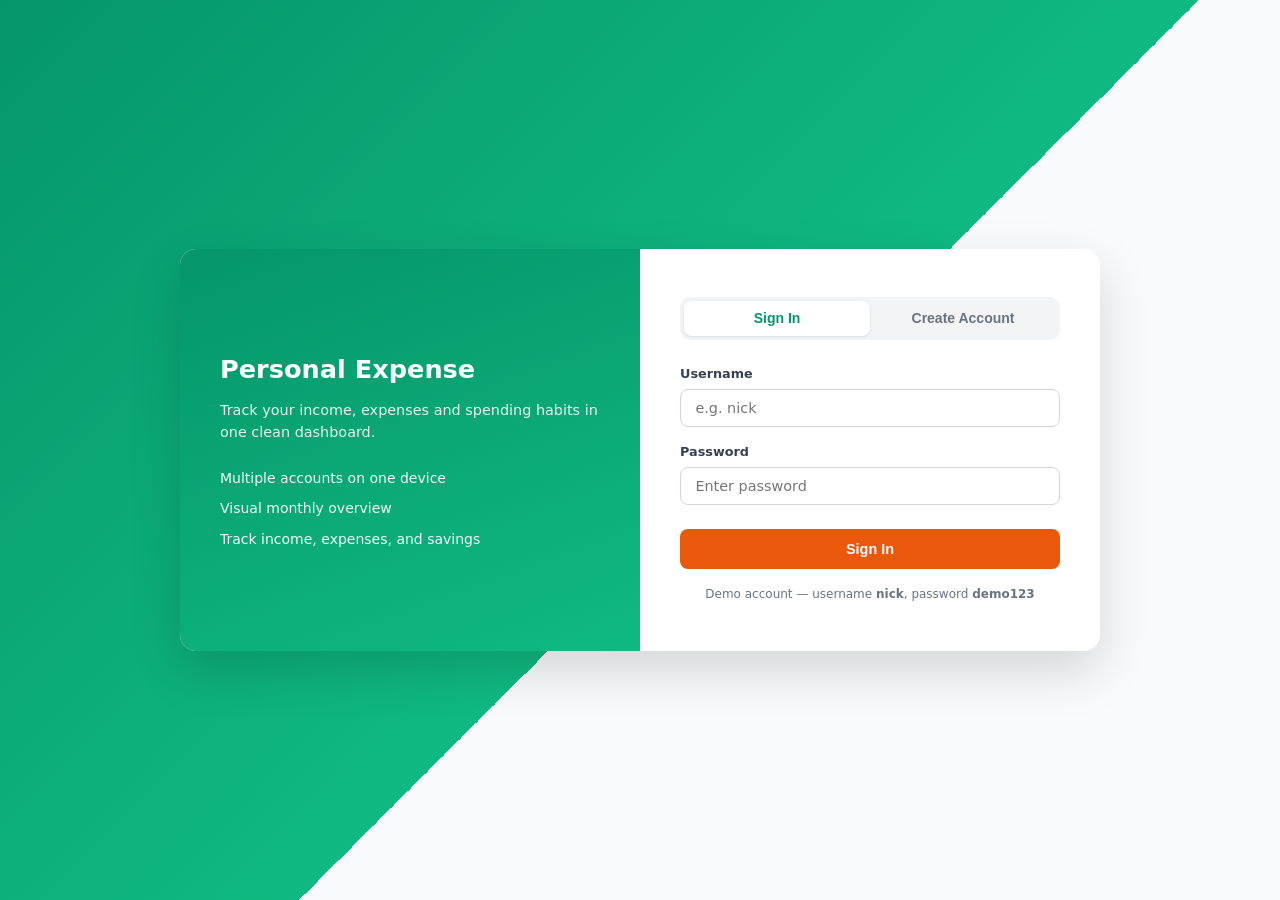
==== Expense_Tracker_/login.html @ d95ce3b9 "Add files via upload" ====
<!DOCTYPE html>
<html lang="en">

<head>
    <meta charset="UTF-8">
    <meta name="viewport" content="width=device-width, initial-scale=1.0">
    <title>Sign in - Personal Expense</title>
    <link rel="stylesheet" href="style.css">
    <link rel="stylesheet" href="login.css">
</head>

<body class="auth-body">

    <div class="auth-wrapper">

        <div class="auth-brand">
            <h1>Personal Expense</h1>
            <p>Track your income, expenses and spending habits in one clean dashboard.</p>

            <ul class="auth-brand-points">
                <li>Multiple accounts on one device</li>
                <li>Visual monthly overview</li>
                <li>Track income, expenses, and savings</li>
            </ul>
        </div>

        <div class="auth-card">

            <div class="auth-tabs">
                <button class="auth-tab active" data-tab="login">Sign In</button>
                <button class="auth-tab" data-tab="register">Create Account</button>
            </div>

            <p class="auth-error" id="authError"></p>
            <p class="auth-success" id="authSuccess"></p>

            <!-- LOGIN FORM -->
            <form id="loginForm" class="auth-form">
                <label>Username</label>
                <input type="text" id="loginUsername" placeholder="e.g. nick" autocomplete="username" required>

                <label>Password</label>
                <input type="password" id="loginPassword" placeholder="Enter password" autocomplete="current-password" required>

                <button type="submit" class="auth-submit-btn">Sign In</button>

                <div class="auth-demo-hint">
                    Demo account &mdash; username <strong>nick</strong>, password <strong>demo123</strong>
                </div>
            </form>

            <!-- REGISTER FORM -->
            <form id="registerForm" class="auth-form hidden">
                <label>Full Name</label>
                <input type="text" id="registerName" placeholder="e.g. Nick Kenter" required>

                <label>Username</label>
                <input type="text" id="registerUsername" placeholder="Choose a username" required>

                <label>Password</label>
                <input type="password" id="registerPassword" placeholder="Choose a password" required minlength="4">

                <label>Confirm Password</label>
                <input type="password" id="registerConfirm" placeholder="Repeat password" required minlength="4">

                <button type="submit" class="auth-submit-btn">Create Account</button>
            </form>

        </div>
    </div>

    <script src="common.js"></script>
    <script src="login.js"></script>
</body>

</html>
---- Expense_Tracker_/style.css ----
*{
    margin: 0;
    padding: 0;
    box-sizing: border-box;
}

body {
    font-family: system-ui, -apple-system, BlinkMacSystemFont, 'Segoe UI', Roboto, Oxygen, Ubuntu, Cantarell, 'Open Sans', 'Helvetica Neue', sans-serif;
    background: #f8fafc;
    color: #1e293b;
    line-height: 1.5;
}

.header {
    background: white;
    padding: 1.5rem 2rem;
    border-bottom: 1px solid #e3e8f0;
    display: flex;
    justify-content: space-between;
    align-items: center;
}

.header h1 {
    font-size: 1.5rem;
    font-weight: 600;
    color: #1e293b;
}

.header-controls {
    display: flex;
    gap: 1rem;
    align-items: center;
}

.dropdown {
    position: relative;
    background: white;
    border: 1px solid #d1d5db;
    border-radius: 8px;
    padding: 0.5rem 1rem;
    font-size: 0.875rem;
    cursor: pointer;
}

.date-picker {
    background: white;
    border: 1px solid #d1d5db;
    border-radius: 8px;
    padding: 0.5rem 1rem;
    font-size: 0.875rem;
    display: flex;
    align-items: center;
    gap: 0.5rem;
}

.export-btn {
    background: #ea580c;
    color: white;
    border: none;
    border-radius: 8px;
    padding: 0.5rem 1rem;
    font-size: 0.875rem;
    display: flex;
    align-items: center;
    gap: 0.5rem;
    cursor: pointer;
    font-family: inherit;
    font-weight: 600;
    transition: background 0.15s ease, transform 0.15s ease;
}

.export-btn:hover {
    background: #c2410c;
    transform: translateY(-1px);
}

.main-content {
    padding: 2rem;
    max-width: 1400px;
    margin: 0 auto;
}

.dashboard-grid {
    display: grid;
    grid-template-columns: repeat(4, minmax(0, 1fr));
    gap: 1.25rem;
    margin-bottom: 2rem;
}

.card {
    background: white;
    border-radius: 12px;
    padding: 1.5rem;
    box-shadow: 0 1px 3px rgba(0,0,0,0.1);
    min-width: 0;
}

.card-header {
    display: flex;
    justify-content: space-between;
    align-items: center;
    margin-bottom: 1rem;
}

.card-title {
    font-size: 1rem;
    font-weight: 600;
    color: #374151;
}

.amount {
    font-size: 2rem;
    font-weight: 700;
    margin-bottom: 0.5rem;
}

.change {
    font-size: 0.875rem;
    color: rgb(89, 196, 89);
    display: flex;
    align-items: center;
    gap: 0.25rem;
}

.my-card {
    background: linear-gradient(135deg, #059669 0%, #10b981 100%);
    color: white;
    position: relative;
    overflow: hidden;
}

.my-card .card-title {
    color: white;
}

.card-number {
    font-size: 1.25rem;
    letter-spacing: 0.1rem;
    margin-bottom: 1rem;
    font-family: "Courier New", monospace;
}

.spending-section {
    margin-top: 2rem;
}

.spending-limit {
    font-size: 1.25em;
    font-weight: 700;
    color: #1e293b;
}

.spending-used {
    font-size: 0.875rem;
    color: #6b7280;
    margin-bottom: 0.5rem;
}

.my-card .spending-used {
    color: rgba(255, 255, 255, 0.85);
}

.progress-bar {
    height: 6px;
    background: #f3f4f6;
    border-radius: 3px;
    overflow: hidden;
}

.progress-fill {
    height: 100%;
    background: #ea580c;
    width: 37%;
    border-radius: 3px;
}

.chart-section {
    grid-column: 1 / -1;
    display: grid;
    grid-template-columns: 2fr 1fr;
    gap: 2rem;
}

.chart-container {
    height: 300px;
    position: relative;
    display: flex;
    align-items: end;
    justify-content: space-between;
    padding: 1rem;
    background: #f8fafc;
    border-radius: 8px;
    margin-top: 1rem;
}

.chart-bar {
    width: 40px;
    background: #e5e7eb;
    border-radius: 4px 4px 0 0;
    position: relative;
    display: flex;
    flex-direction: column;
    justify-content: end;
}

.chart-bar.active {
    background: linear-gradient(to top, #ea580c, #fb923c);
}

.chart-bar-income {
    background: #10b981;
    margin-bottom: 3px;
    border-radius: 4px;
}

.chart-bar-expense {
    background: #ea580c;
    border-radius: 4px;   
}

.chart-labels {
    display: flex;
    justify-content: space-between;
    margin-top: 1rem;
    font-size: 0.75rem;
    color: #6b7280;
}

.chart-legend {
    display: flex;
    justify-content: center;
    gap: 1.25rem;
    margin-top: 0.75rem;
    color: #6b7280;
    font-size: 0.75rem;
}

.chart-legend span {
    display: inline-flex;
    align-items: center;
    gap: 0.35rem;
}

.expenses-breakdown {
    margin-top: 1rem;
}

.total-expenses {
    font-size: 1.75rem;
    font-weight: 700;
    margin-bottom: 1rem;
}

.period-tabs {
    display: flex;
    gap: 2rem;
    margin-bottom: 1rem;
    font-size: 0.875rem;
}

.period-tab {
    color: #6b7280;
    cursor: pointer;
}

.period-tab.active {
    color: #1e293b;
    font-weight: 600;
}

.period-amounts {
    display: flex;
    justify-content: space-between;
    margin-bottom: 1rem;
    font-size: 0.875rem;
    color: #6b7280;
}

.period-values {
    display: flex;
    justify-content: space-between;
    font-size: 1rem;
    font-weight: 600;
    margin-bottom: 1rem;
}

.color-bar {
    height: 6px;
    border-radius: 3px;
    background: linear-gradient(to right, #ea580c, #f59e0b, #eab308, #10b981);
    margin-bottom: 1rem;
}

.expense-categories {
    list-style: none;
}

.expense-category {
    display: flex;
    justify-content: space-between;
    align-items: center;
    padding: 0.5rem 0;
    border-bottom: 1px solid #f3f4f6;
}

.category-info {
    display: flex;
    align-items: center;
}

.transactions-section {
    grid-column: 1 / -1;
    overflow-x: auto;
}

.section-header {
    display: flex;
    justify-content: space-between;
    align-items: center;
    margin-bottom: 1rem;
}

.filters {
    display: flex;
    gap: 1rem;
}

.filter-btn {
    background: white;
    border: 1px solid #d1d5db;
    border-radius: 8px;
    padding: 0.5rem 1rem;
    cursor: pointer;
    display: flex;
    align-items: center;
    gap: 0.5rem;
}


/* =========================================================
   Additions: header controls, user menu, floating buttons,
   modals, filter panel, toast, chart tooltip, empty state
   ========================================================= */

select.dropdown {
    appearance: none;
    -webkit-appearance: none;
    font-family: inherit;
    color: #1e293b;
}

.date-picker input[type="date"] {
    border: none;
    background: transparent;
    font-family: inherit;
    font-size: 0.875rem;
    color: #1e293b;
}

.date-picker input[type="date"]:focus {
    outline: none;
}

.income-amount { color: #059669; }
.expense-amount { color: #dc2626; }
.savings-amount { color: #7c3aed; }
.savings-change { color: #7c3aed; }

.card-holder {
    font-size: 0.9rem;
    font-weight: 600;
    opacity: 0.95;
}

/* ---------- user menu ---------- */

.user-menu {
    position: relative;
}

.user-avatar {
    width: 36px;
    height: 36px;
    border-radius: 50%;
    background: #059669;
    color: white;
    display: flex;
    align-items: center;
    justify-content: center;
    font-weight: 700;
    cursor: pointer;
    font-size: 0.9rem;
}

.user-dropdown {
    position: absolute;
    right: 0;
    top: calc(100% + 0.5rem);
    background: white;
    border-radius: 10px;
    box-shadow: 0 8px 24px rgba(0,0,0,0.15);
    padding: 0.75rem;
    min-width: 180px;
    display: none;
    z-index: 40;
}

.user-dropdown.show {
    display: block;
}

.user-dropdown-name {
    font-weight: 600;
    font-size: 0.875rem;
    margin-bottom: 0.5rem;
    padding-bottom: 0.5rem;
    border-bottom: 1px solid #f3f4f6;
}

.user-dropdown button {
    width: 100%;
    background: none;
    border: none;
    text-align: left;
    padding: 0.4rem 0.25rem;
    font-size: 0.85rem;
    color: #dc2626;
    cursor: pointer;
    display: flex;
    align-items: center;
    gap: 0.5rem;
    border-radius: 6px;
}

.user-dropdown button:hover {
    background: #fef2f2;
}

/* ---------- floating action buttons ---------- */

.fab-wrap {
    position: fixed;
    right: 2rem;
    bottom: 2rem;
    display: flex;
    flex-direction: column;
    align-items: flex-end;
    gap: 0.75rem;
    z-index: 50;
}

.fab {
    width: 56px;
    height: 56px;
    border-radius: 50%;
    border: none;
    color: white;
    font-size: 1.25rem;
    cursor: pointer;
    box-shadow: 0 6px 16px rgba(0,0,0,0.2);
    display: flex;
    align-items: center;
    justify-content: center;
    transition: transform 0.15s ease;
}

.fab:hover {
    transform: scale(1.05);
}

.fab-add {
    background: #10b981;
}

.fab-logout {
    background: #ef4444;
    width: 44px;
    height: 44px;
    font-size: 1rem;
}

.fab-menu {
    display: none;
    flex-direction: column;
    gap: 0.5rem;
    background: white;
    border-radius: 12px;
    box-shadow: 0 8px 24px rgba(0,0,0,0.15);
    padding: 0.5rem;
    margin-bottom: 0.25rem;
}

.fab-menu.show {
    display: flex;
}

.fab-menu button {
    background: none;
    border: none;
    padding: 0.6rem 1rem;
    text-align: left;
    font-size: 0.875rem;
    font-weight: 600;
    color: #374151;
    border-radius: 8px;
    cursor: pointer;
    display: flex;
    align-items: center;
    gap: 0.6rem;
    white-space: nowrap;
}

.fab-menu button:hover {
    background: #f3f4f6;
}

/* ---------- modals ---------- */

.modal-overlay {
    display: none;
    position: fixed;
    inset: 0;
    background: rgba(15, 23, 42, 0.5);
    align-items: center;
    justify-content: center;
    z-index: 100;
}

.modal-overlay.show {
    display: flex;
}

.modal {
    background: white;
    border-radius: 14px;
    padding: 1.75rem;
    width: 420px;
    max-width: 90vw;
    box-shadow: 0 20px 50px rgba(0,0,0,0.25);
}

.modal-header {
    display: flex;
    justify-content: space-between;
    align-items: center;
    margin-bottom: 1.25rem;
}

.modal-header h3 {
    font-size: 1.15rem;
    font-weight: 700;
}

.modal-close {
    background: none;
    border: none;
    color: #9ca3af;
    font-size: 1rem;
    cursor: pointer;
}

.modal form {
    display: flex;
    flex-direction: column;
}

.modal label {
    font-size: 0.8rem;
    font-weight: 600;
    color: #374151;
    margin-top: 0.9rem;
    margin-bottom: 0.35rem;
}

.modal label:first-of-type {
    margin-top: 0;
}

.modal input,
.modal select {
    border: 1px solid #d1d5db;
    border-radius: 8px;
    padding: 0.6rem 0.8rem;
    font-size: 0.875rem;
    font-family: inherit;
}

.modal input:focus,
.modal select:focus {
    outline: none;
    border-color: #10b981;
    box-shadow: 0 0 0 3px rgba(16, 185, 129, 0.15);
}

.modal-actions {
    display: flex;
    justify-content: flex-end;
    gap: 0.75rem;
    margin-top: 1.5rem;
}

.modal-cancel-btn {
    background: white;
    border: 1px solid #d1d5db;
    border-radius: 8px;
    padding: 0.55rem 1.1rem;
    font-size: 0.875rem;
    cursor: pointer;
    color: #374151;
}

.modal-save-btn {
    background: #2563eb;
    color: white;
    border: none;
    border-radius: 8px;
    padding: 0.55rem 1.1rem;
    font-size: 0.875rem;
    font-weight: 600;
    cursor: pointer;
}

.modal-save-btn:hover {
    background: #1d4ed8;
}

/* ---------- filter panel ---------- */

.filter-wrap {
    position: relative;
}

.filter-panel {
    display: none;
    position: absolute;
    right: 0;
    top: calc(100% + 0.5rem);
    background: white;
    border-radius: 10px;
    box-shadow: 0 8px 24px rgba(0,0,0,0.15);
    padding: 1rem;
    width: 220px;
    flex-direction: column;
    z-index: 40;
}

.filter-panel.show {
    display: flex;
}

.filter-panel label {
    font-size: 0.75rem;
    font-weight: 600;
    color: #374151;
    margin-top: 0.6rem;
    margin-bottom: 0.3rem;
}

.filter-panel label:first-child {
    margin-top: 0;
}

.filter-panel select {
    border: 1px solid #d1d5db;
    border-radius: 6px;
    padding: 0.4rem 0.5rem;
    font-size: 0.8rem;
}

.filter-panel .auth-submit-btn {
    margin-top: 1rem;
    padding: 0.5rem;
    font-size: 0.8rem;
}

.filter-clear-btn {
    margin-top: 0.5rem;
    background: none;
    border: none;
    color: #6b7280;
    font-size: 0.75rem;
    cursor: pointer;
    text-decoration: underline;
}

/* ---------- chart tooltip ---------- */

.chart-tooltip {
    position: absolute;
    top: -55px;
    left: 50%;
    transform: translate(-50%);
    background: white;
    padding: 0.4rem 0.6rem;
    border-radius: 6px;
    box-shadow: 0 2px 8px rgba(0,0,0,0.15);
    font-size: 0.7rem;
    white-space: nowrap;
    z-index: 5;
    opacity: 0;
    pointer-events: none;
    transition: opacity 0.15s ease;
}

.chart-bar:hover .chart-tooltip,
.chart-bar.active .chart-tooltip {
    opacity: 1;
}

/* ---------- misc ---------- */

.empty-state {
    text-align: center;
    color: #9ca3af;
    font-size: 0.875rem;
    padding: 2rem 0;
}

.action-btn {
    background: none;
    border: none;
    color: #9ca3af;
    cursor: pointer;
    padding: 0.35rem;
    border-radius: 6px;
}

.action-btn:hover {
    background: #fef2f2;
    color: #dc2626;
}

.status-success {
    background: #ecfdf5;
    color: #059669;
    font-size: 0.75rem;
    font-weight: 600;
    padding: 0.2rem 0.6rem;
    border-radius: 20px;
}

.transactions-table {
    width: 100%;
    border-collapse: collapse;
    margin-top: 1rem;
}

.transactions-table th {
    text-align: left;
    font-size: 0.75rem;
    color: #6b7280;
    padding: 0.6rem 0.5rem;
    border-bottom: 1px solid #f3f4f6;
}

.transactions-table td {
    padding: 0.75rem 0.5rem;
    font-size: 0.875rem;
    border-bottom: 1px solid #f9fafb;
}

.budget-alert {
    display: none;
    align-items: center;
    gap: 0.75rem;
    background: #fef2f2;
    border: 1px solid #fecaca;
    color: #991b1b;
    padding: 0.85rem 1.25rem;
    border-radius: 10px;
    font-size: 0.9rem;
    font-weight: 500;
    margin-bottom: 1.25rem;
}

.budget-alert.show {
    display: flex;
}

.budget-alert span {
    flex: 1;
}

.budget-alert-close {
    background: none;
    border: none;
    color: #991b1b;
    font-size: 1.25rem;
    line-height: 1;
    cursor: pointer;
    padding: 0 0.25rem;
}

.toast {
    position: fixed;
    left: 50%;
    bottom: 2rem;
    transform: translate(-50%, 20px);
    background: #1e293b;
    color: white;
    padding: 0.75rem 1.5rem;
    border-radius: 8px;
    font-size: 0.875rem;
    opacity: 0;
    pointer-events: none;
    transition: all 0.25s ease;
    z-index: 200;
}

.toast.show {
    opacity: 1;
    transform: translate(-50%, 0);
}

@media (max-width: 1180px) {
    .dashboard-grid {
        grid-template-columns: repeat(2, minmax(0, 1fr));
    }
}

@media (max-width: 900px) {
    .dashboard-grid,
    .chart-section {
        grid-template-columns: 1fr;
    }
    .header {
        flex-wrap: wrap;
        gap: 0.75rem;
    }
    .header-controls {
        width: 100%;
        flex-wrap: wrap;
    }
}
---- Expense_Tracker_/login.css ----
.auth-body {
    min-height: 100vh;
    display: flex;
    align-items: center;
    justify-content: center;
    background: linear-gradient(135deg, #059669 0%, #10b981 55%, #f8fafc 55%);
    padding: 2rem;
}

.auth-wrapper {
    display: grid;
    grid-template-columns: 1fr 1fr;
    max-width: 920px;
    width: 100%;
    background: white;
    border-radius: 16px;
    overflow: hidden;
    box-shadow: 0 20px 50px rgba(0, 0, 0, 0.15);
}

.auth-brand {
    background: linear-gradient(160deg, #059669 0%, #10b981 100%);
    color: white;
    padding: 3rem 2.5rem;
    display: flex;
    flex-direction: column;
    justify-content: center;
}

.auth-brand h1 {
    font-size: 1.6rem;
    margin-bottom: 0.75rem;
}

.auth-brand p {
    font-size: 0.9rem;
    opacity: 0.9;
    margin-bottom: 1.5rem;
}

.auth-brand-points {
    list-style: none;
    display: flex;
    flex-direction: column;
    gap: 0.6rem;
    font-size: 0.875rem;
}

.auth-brand-points li {
    display: flex;
    align-items: center;
    gap: 0.5rem;
    opacity: 0.95;
}

.auth-card {
    padding: 3rem 2.5rem;
    display: flex;
    flex-direction: column;
}

.auth-tabs {
    display: flex;
    background: #f3f4f6;
    border-radius: 10px;
    padding: 4px;
    margin-bottom: 1.5rem;
}

.auth-tab {
    flex: 1;
    border: none;
    background: transparent;
    padding: 0.6rem;
    font-size: 0.875rem;
    font-weight: 600;
    color: #6b7280;
    border-radius: 8px;
    cursor: pointer;
    transition: all 0.15s ease;
}

.auth-tab.active {
    background: white;
    color: #059669;
    box-shadow: 0 1px 3px rgba(0, 0, 0, 0.1);
}

.auth-form {
    display: flex;
    flex-direction: column;
}

.auth-form.hidden {
    display: none;
}

.auth-form label {
    font-size: 0.8rem;
    font-weight: 600;
    color: #374151;
    margin-bottom: 0.35rem;
    margin-top: 0.9rem;
}

.auth-form label:first-child {
    margin-top: 0;
}

.auth-form input {
    border: 1px solid #d1d5db;
    border-radius: 8px;
    padding: 0.65rem 0.9rem;
    font-size: 0.9rem;
    font-family: inherit;
}

.auth-form input:focus {
    outline: none;
    border-color: #10b981;
    box-shadow: 0 0 0 3px rgba(16, 185, 129, 0.15);
}

.auth-submit-btn {
    margin-top: 1.5rem;
    background: #ea580c;
    color: white;
    border: none;
    border-radius: 8px;
    padding: 0.75rem;
    font-size: 0.9rem;
    font-weight: 600;
    cursor: pointer;
    transition: background 0.15s ease;
}

.auth-submit-btn:hover {
    background: #c2470a;
}

.auth-error {
    display: none;
    background: #fef2f2;
    color: #b91c1c;
    border: 1px solid #fecaca;
    padding: 0.6rem 0.8rem;
    border-radius: 8px;
    font-size: 0.8rem;
    margin-bottom: 1rem;
}

.auth-error.show {
    display: block;
}

.auth-success {
    display: none;
    background: #ecfdf5;
    color: #047857;
    border: 1px solid #a7f3d0;
    padding: 0.6rem 0.8rem;
    border-radius: 8px;
    font-size: 0.8rem;
    margin-bottom: 1rem;
}

.auth-success.show {
    display: block;
}

.auth-demo-hint {
    margin-top: 1rem;
    font-size: 0.75rem;
    color: #6b7280;
    text-align: center;
}

@media (max-width: 760px) {
    .auth-wrapper {
        grid-template-columns: 1fr;
    }

    .auth-brand {
        padding: 2rem;
    }
}
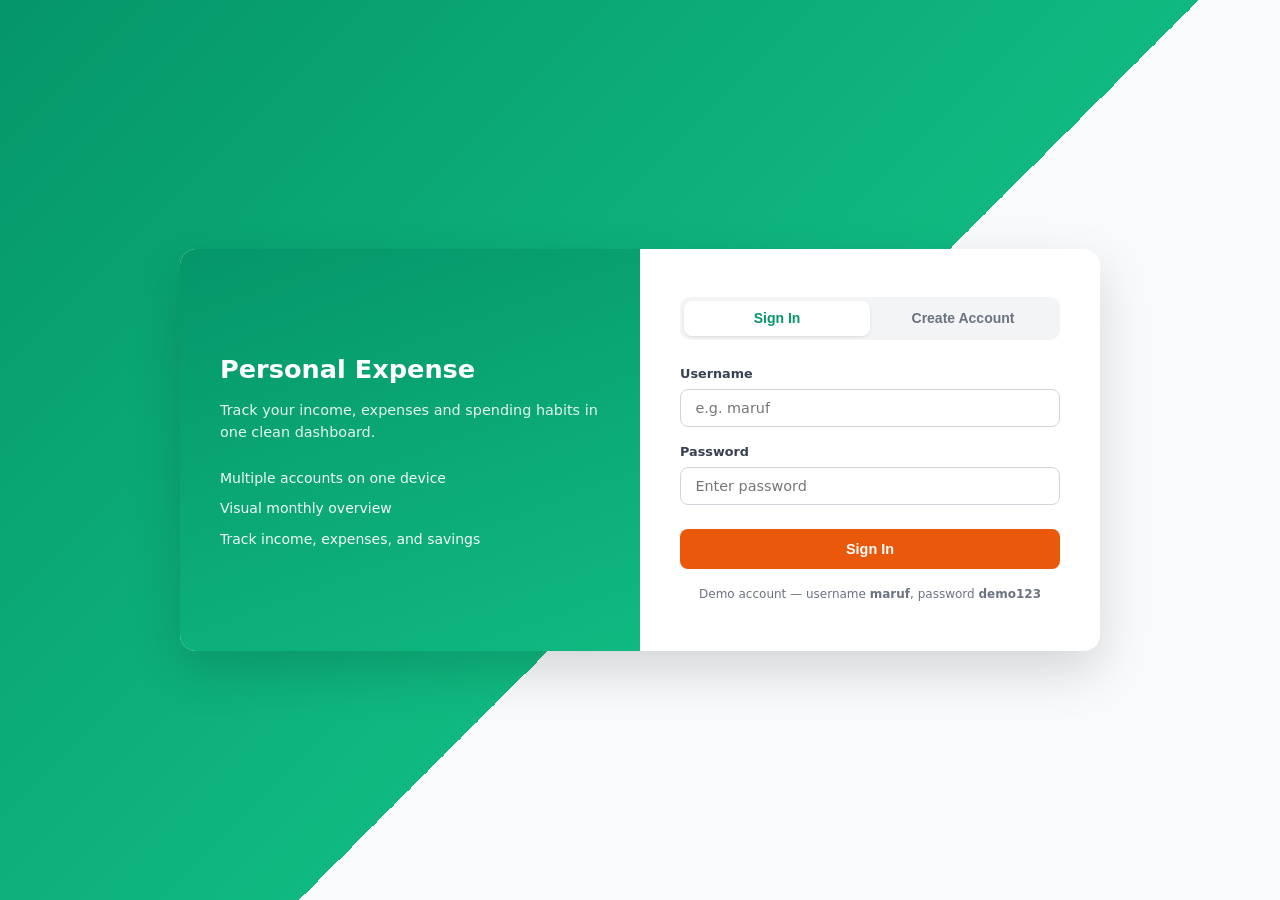
==== commit 451875d0: "Update login.html" ====
--- a/Expense_Tracker_/login.html
+++ b/Expense_Tracker_/login.html
@@ -37,7 +37,7 @@
             <!-- LOGIN FORM -->
             <form id="loginForm" class="auth-form">
                 <label>Username</label>
-                <input type="text" id="loginUsername" placeholder="e.g. nick" autocomplete="username" required>
+                <input type="text" id="loginUsername" placeholder="e.g. maruf" autocomplete="username" required>
 
                 <label>Password</label>
                 <input type="password" id="loginPassword" placeholder="Enter password" autocomplete="current-password" required>
@@ -45,14 +45,14 @@
                 <button type="submit" class="auth-submit-btn">Sign In</button>
 
                 <div class="auth-demo-hint">
-                    Demo account &mdash; username <strong>nick</strong>, password <strong>demo123</strong>
+                    Demo account &mdash; username <strong>maruf</strong>, password <strong>demo123</strong>
                 </div>
             </form>
 
             <!-- REGISTER FORM -->
             <form id="registerForm" class="auth-form hidden">
                 <label>Full Name</label>
-                <input type="text" id="registerName" placeholder="e.g. Nick Kenter" required>
+                <input type="text" id="registerName" placeholder="e.g. Maruf8943" required>
 
                 <label>Username</label>
                 <input type="text" id="registerUsername" placeholder="Choose a username" required>
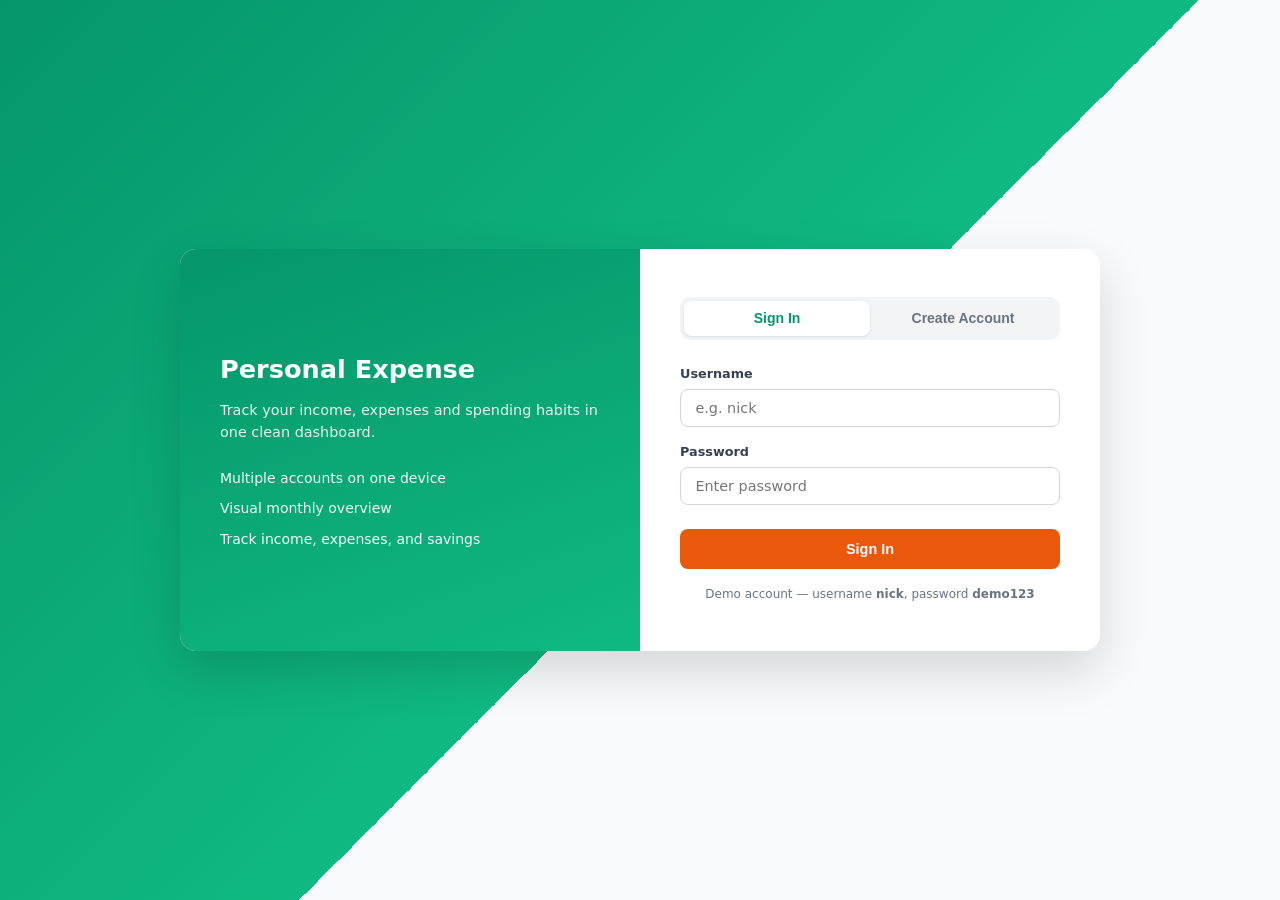
==== commit c26d3bda: "Add files via upload" ====
--- a/Expense_Tracker_/login.html
+++ b/Expense_Tracker_/login.html
@@ -37,7 +37,7 @@
             <!-- LOGIN FORM -->
             <form id="loginForm" class="auth-form">
                 <label>Username</label>
-                <input type="text" id="loginUsername" placeholder="e.g. maruf" autocomplete="username" required>
+                <input type="text" id="loginUsername" placeholder="e.g. nick" autocomplete="username" required>
 
                 <label>Password</label>
                 <input type="password" id="loginPassword" placeholder="Enter password" autocomplete="current-password" required>
@@ -45,14 +45,14 @@
                 <button type="submit" class="auth-submit-btn">Sign In</button>
 
                 <div class="auth-demo-hint">
-                    Demo account &mdash; username <strong>maruf</strong>, password <strong>demo123</strong>
+                    Demo account &mdash; username <strong>nick</strong>, password <strong>demo123</strong>
                 </div>
             </form>
 
             <!-- REGISTER FORM -->
             <form id="registerForm" class="auth-form hidden">
                 <label>Full Name</label>
-                <input type="text" id="registerName" placeholder="e.g. Maruf8943" required>
+                <input type="text" id="registerName" placeholder="e.g. Nick Kenter" required>
 
                 <label>Username</label>
                 <input type="text" id="registerUsername" placeholder="Choose a username" required>
